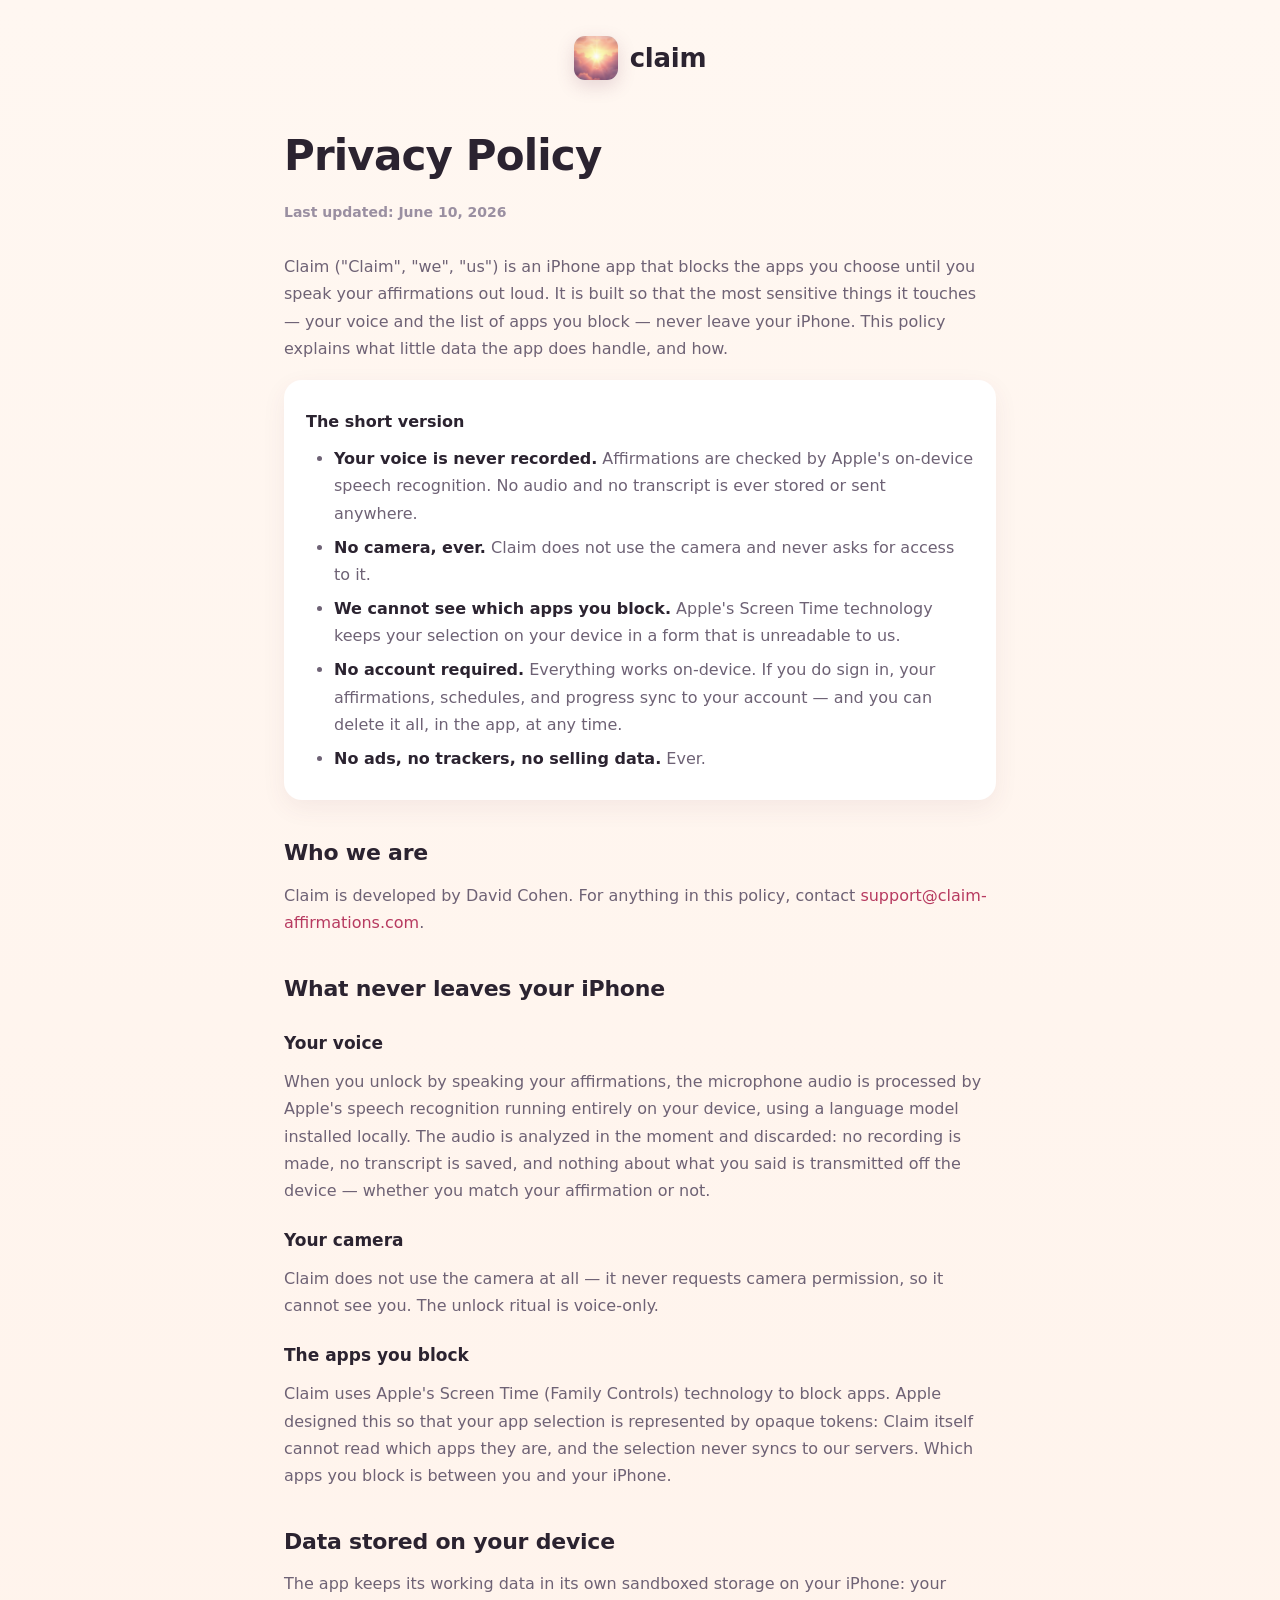
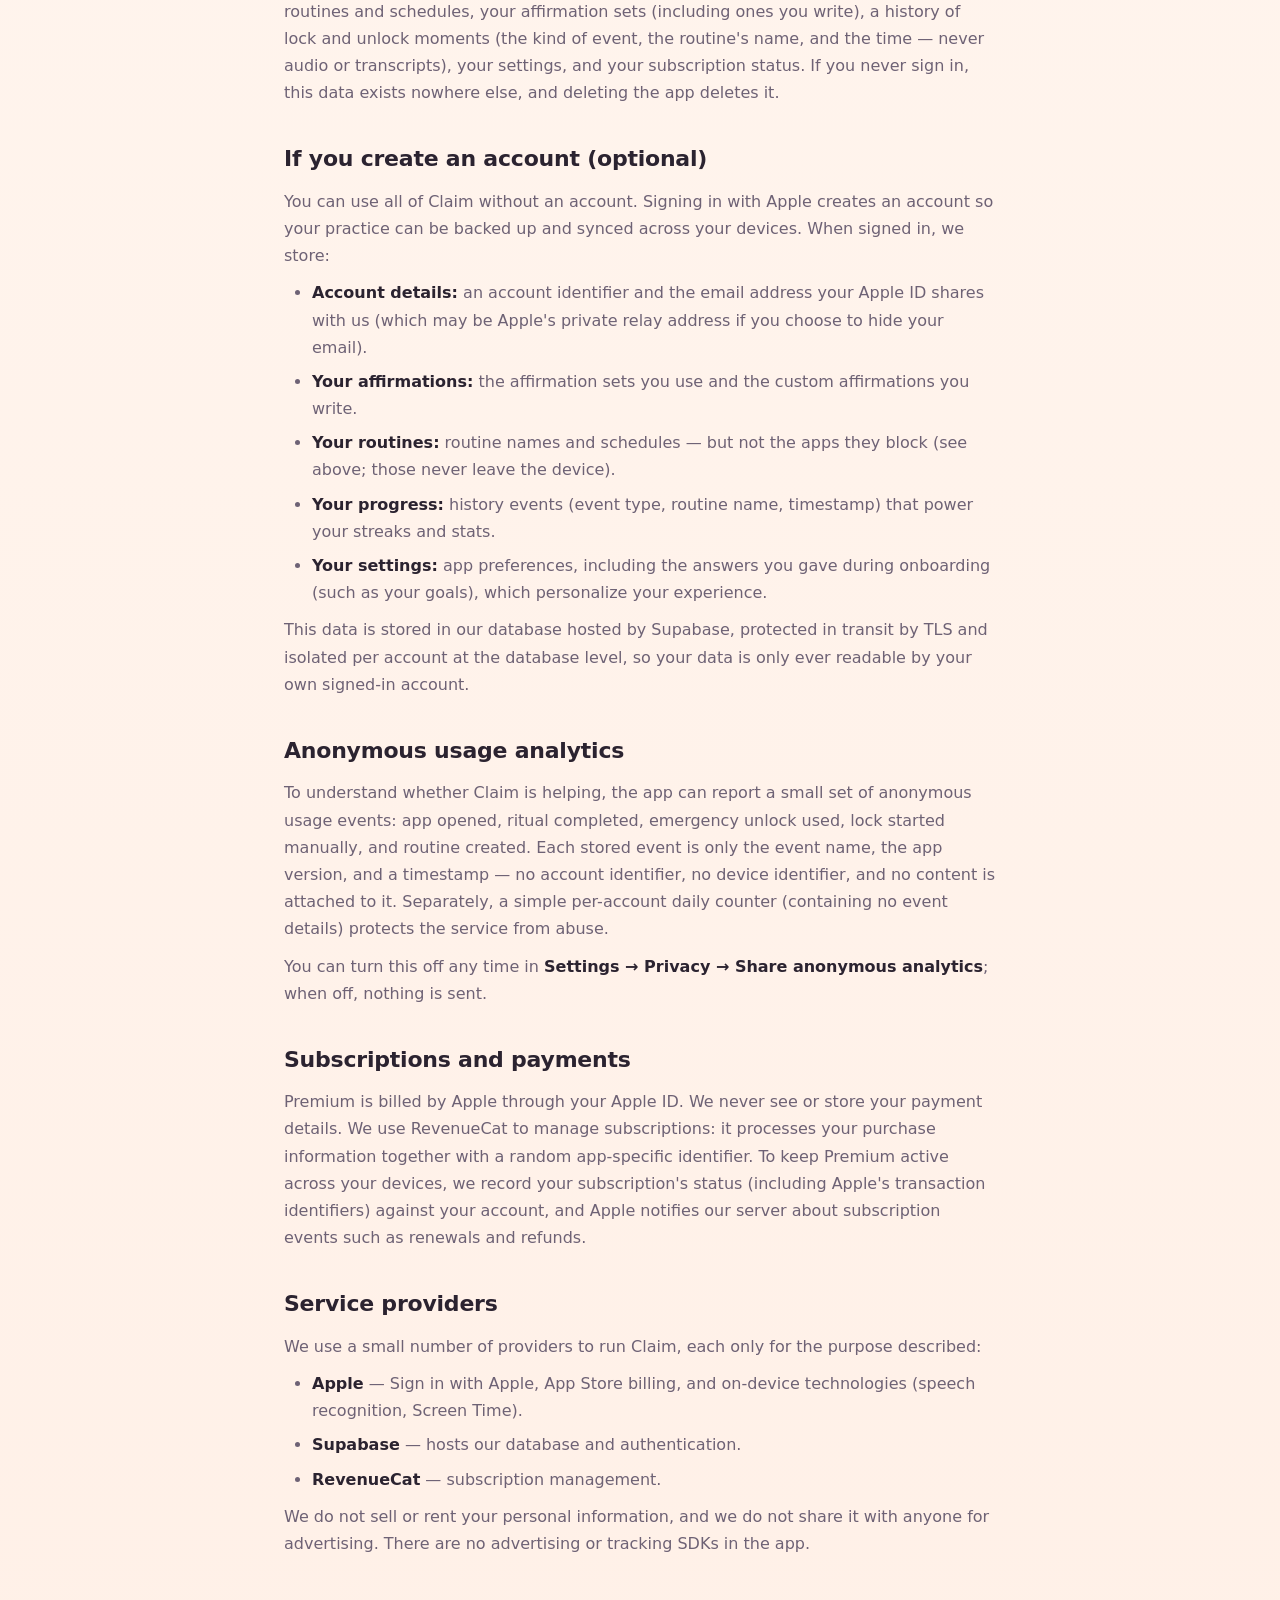
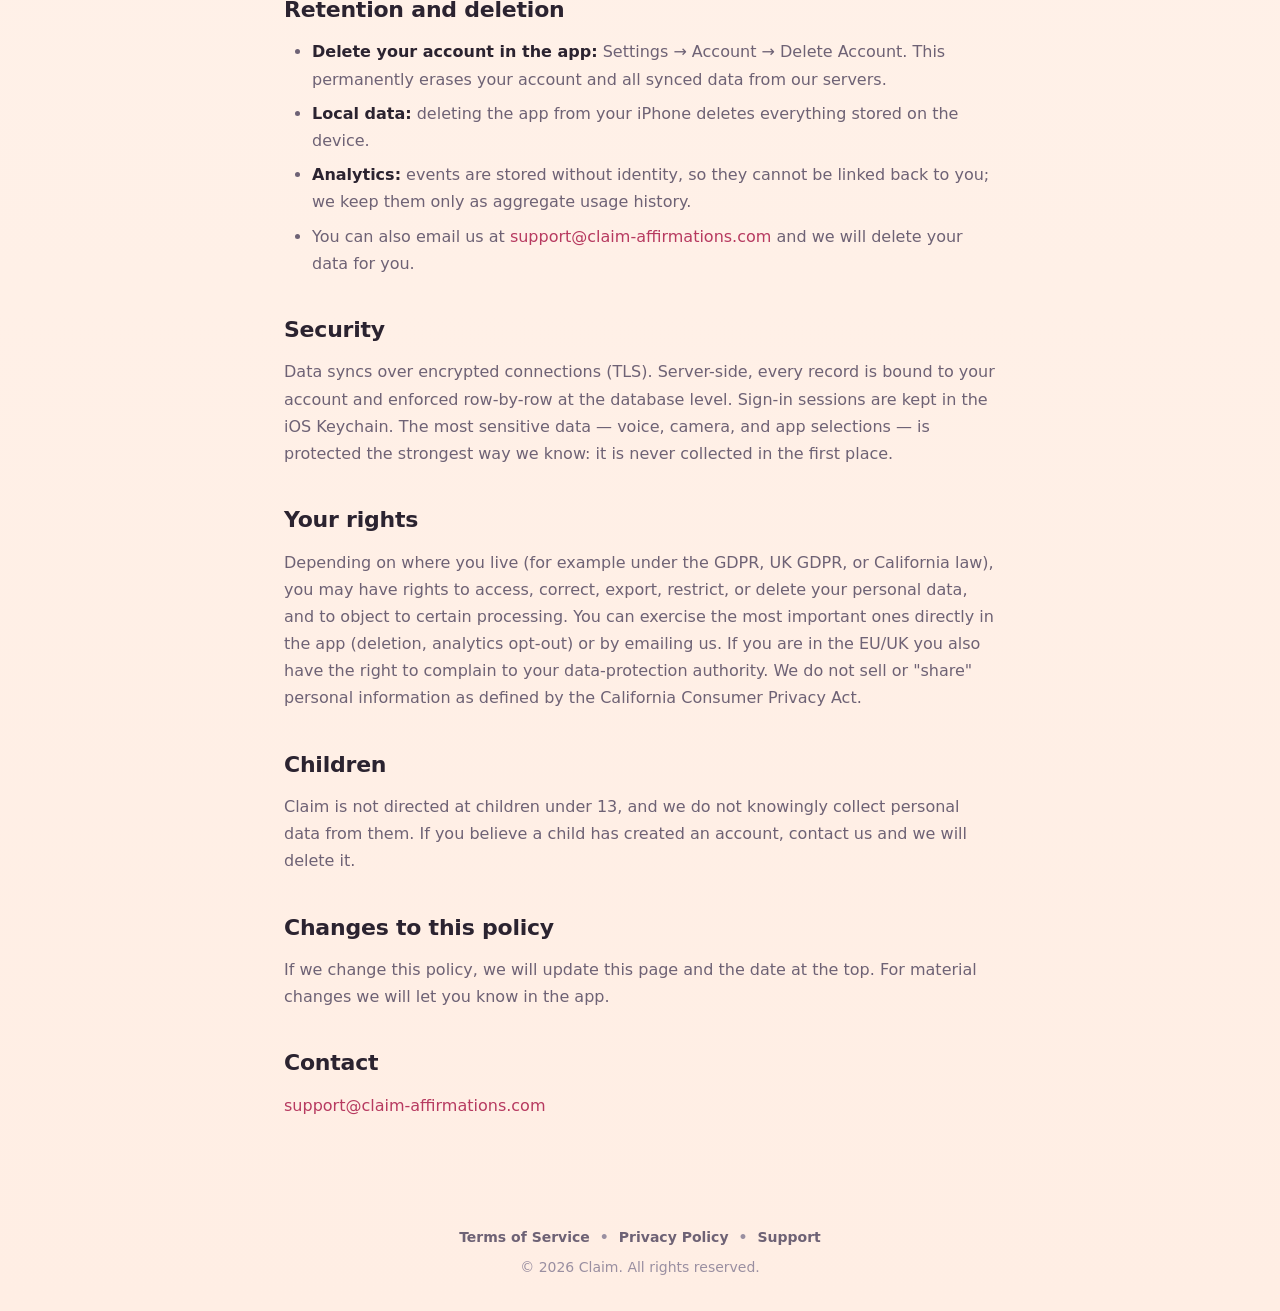
==== privacy/index.html @ 4d6c7819 "Claim website (claim-affirmations.com)" ====
<!doctype html>
<html lang="en">
<head>
  <meta charset="utf-8">
  <meta name="viewport" content="width=device-width, initial-scale=1">
  <title>Privacy Policy — Claim</title>
  <meta name="description" content="How Claim handles your data: what never leaves your iPhone, what syncs if you sign in, and how to delete everything.">
  <link rel="canonical" href="https://claim-affirmations.com/privacy/">
  <link rel="icon" type="image/png" href="/assets/favicon.png">
  <meta name="theme-color" content="#fff7f1">
  <link rel="stylesheet" href="/styles.css">
</head>
<body>
  <header>
    <a href="/" aria-label="Claim home">
      <img src="/assets/icon-192.png" alt="" width="44" height="44">
      <span class="wordmark">claim</span>
    </a>
  </header>

  <main class="doc">
    <h1>Privacy Policy</h1>
    <p class="updated">Last updated: June 10, 2026</p>

    <p>Claim ("Claim", "we", "us") is an iPhone app that blocks the apps you choose until you speak
    your affirmations out loud. It is built so that the most sensitive things it touches — your voice
    and the list of apps you block — never leave your iPhone. This policy explains what little data
    the app does handle, and how.</p>

    <div class="callout">
      <p><strong>The short version</strong></p>
      <ul>
        <li><strong>Your voice is never recorded.</strong> Affirmations are checked by Apple's
        on-device speech recognition. No audio and no transcript is ever stored or sent anywhere.</li>
        <li><strong>No camera, ever.</strong> Claim does not use the camera and never asks for
        access to it.</li>
        <li><strong>We cannot see which apps you block.</strong> Apple's Screen Time technology keeps
        your selection on your device in a form that is unreadable to us.</li>
        <li><strong>No account required.</strong> Everything works on-device. If you do sign in, your
        affirmations, schedules, and progress sync to your account — and you can delete it all, in the
        app, at any time.</li>
        <li><strong>No ads, no trackers, no selling data.</strong> Ever.</li>
      </ul>
    </div>

    <h2>Who we are</h2>
    <p>Claim is developed by David Cohen. For anything in this policy, contact
    <a href="mailto:support@claim-affirmations.com">support@claim-affirmations.com</a>.</p>

    <h2>What never leaves your iPhone</h2>
    <h3>Your voice</h3>
    <p>When you unlock by speaking your affirmations, the microphone audio is processed by Apple's
    speech recognition running entirely on your device, using a language model installed locally.
    The audio is analyzed in the moment and discarded: no recording is made, no transcript is saved,
    and nothing about what you said is transmitted off the device — whether you match your affirmation
    or not.</p>
    <h3>Your camera</h3>
    <p>Claim does not use the camera at all — it never requests camera permission, so it cannot see
    you. The unlock ritual is voice-only.</p>
    <h3>The apps you block</h3>
    <p>Claim uses Apple's Screen Time (Family Controls) technology to block apps. Apple designed this
    so that your app selection is represented by opaque tokens: Claim itself cannot read which apps
    they are, and the selection never syncs to our servers. Which apps you block is between you and
    your iPhone.</p>

    <h2>Data stored on your device</h2>
    <p>The app keeps its working data in its own sandboxed storage on your iPhone: your routines and
    schedules, your affirmation sets (including ones you write), a history of lock and unlock moments
    (the kind of event, the routine's name, and the time — never audio or transcripts), your settings,
    and your subscription status. If you never sign in, this data exists nowhere else, and deleting
    the app deletes it.</p>

    <h2>If you create an account (optional)</h2>
    <p>You can use all of Claim without an account. Signing in with Apple creates an account so your
    practice can be backed up and synced across your devices. When signed in, we store:</p>
    <ul>
      <li><strong>Account details:</strong> an account identifier and the email address your Apple ID
      shares with us (which may be Apple's private relay address if you choose to hide your email).</li>
      <li><strong>Your affirmations:</strong> the affirmation sets you use and the custom affirmations
      you write.</li>
      <li><strong>Your routines:</strong> routine names and schedules — but not the apps they block
      (see above; those never leave the device).</li>
      <li><strong>Your progress:</strong> history events (event type, routine name, timestamp) that
      power your streaks and stats.</li>
      <li><strong>Your settings:</strong> app preferences, including the answers you gave during
      onboarding (such as your goals), which personalize your experience.</li>
    </ul>
    <p>This data is stored in our database hosted by Supabase, protected in transit by TLS and
    isolated per account at the database level, so your data is only ever readable by your own
    signed-in account.</p>

    <h2>Anonymous usage analytics</h2>
    <p>To understand whether Claim is helping, the app can report a small set of anonymous usage
    events: app opened, ritual completed, emergency unlock used, lock started manually, and routine
    created. Each stored event is only the event name, the app version, and a timestamp — no account
    identifier, no device identifier, and no content is attached to it. Separately, a simple
    per-account daily counter (containing no event details) protects the service from abuse.</p>
    <p>You can turn this off any time in <strong>Settings → Privacy → Share anonymous analytics</strong>;
    when off, nothing is sent.</p>

    <h2>Subscriptions and payments</h2>
    <p>Premium is billed by Apple through your Apple ID. We never see or store your payment details.
    We use RevenueCat to manage subscriptions: it processes your purchase information together with a
    random app-specific identifier. To keep Premium active across your devices, we record your
    subscription's status (including Apple's transaction identifiers) against your account, and Apple
    notifies our server about subscription events such as renewals and refunds.</p>

    <h2>Service providers</h2>
    <p>We use a small number of providers to run Claim, each only for the purpose described:</p>
    <ul>
      <li><strong>Apple</strong> — Sign in with Apple, App Store billing, and on-device technologies
      (speech recognition, Screen Time).</li>
      <li><strong>Supabase</strong> — hosts our database and authentication.</li>
      <li><strong>RevenueCat</strong> — subscription management.</li>
    </ul>
    <p>We do not sell or rent your personal information, and we do not share it with anyone for
    advertising. There are no advertising or tracking SDKs in the app.</p>

    <h2>Retention and deletion</h2>
    <ul>
      <li><strong>Delete your account in the app:</strong> Settings → Account → Delete Account. This
      permanently erases your account and all synced data from our servers.</li>
      <li><strong>Local data:</strong> deleting the app from your iPhone deletes everything stored on
      the device.</li>
      <li><strong>Analytics:</strong> events are stored without identity, so they cannot be linked
      back to you; we keep them only as aggregate usage history.</li>
      <li>You can also email us at
      <a href="mailto:support@claim-affirmations.com">support@claim-affirmations.com</a> and we will
      delete your data for you.</li>
    </ul>

    <h2>Security</h2>
    <p>Data syncs over encrypted connections (TLS). Server-side, every record is bound to your account
    and enforced row-by-row at the database level. Sign-in sessions are kept in the iOS Keychain. The
    most sensitive data — voice, camera, and app selections — is protected the strongest way we know:
    it is never collected in the first place.</p>

    <h2>Your rights</h2>
    <p>Depending on where you live (for example under the GDPR, UK GDPR, or California law), you may
    have rights to access, correct, export, restrict, or delete your personal data, and to object to
    certain processing. You can exercise the most important ones directly in the app (deletion,
    analytics opt-out) or by emailing us. If you are in the EU/UK you also have the right to complain
    to your data-protection authority. We do not sell or "share" personal information as defined by
    the California Consumer Privacy Act.</p>

    <h2>Children</h2>
    <p>Claim is not directed at children under 13, and we do not knowingly collect personal data from
    them. If you believe a child has created an account, contact us and we will delete it.</p>

    <h2>Changes to this policy</h2>
    <p>If we change this policy, we will update this page and the date at the top. For material
    changes we will let you know in the app.</p>

    <h2>Contact</h2>
    <p><a href="mailto:support@claim-affirmations.com">support@claim-affirmations.com</a></p>
  </main>

  <footer>
    <nav>
      <a href="/terms/">Terms of Service</a>
      <span class="dot">&bull;</span>
      <a href="/privacy/">Privacy Policy</a>
      <span class="dot">&bull;</span>
      <a href="/support/">Support</a>
    </nav>
    <p>&copy; 2026 Claim. All rights reserved.</p>
  </footer>
</body>
</html>
---- styles.css ----
/* Claim — claim-affirmations.com
   Warm, soft, rounded: matches the app's cream/rose look. No frameworks, no build step. */

:root {
  --bg: #fff7f1;
  --bg-deep: #ffeee4;
  --ink: #2b2330;
  --ink-soft: #6e6275;
  --ink-faint: #9a8fa1;
  --rose: #d94f77;
  --rose-deep: #b73a60;
  --card: #ffffff;
  --radius: 24px;
  --shadow: 0 18px 50px rgba(120, 60, 90, 0.14);
}

* { margin: 0; padding: 0; box-sizing: border-box; }

html { scroll-behavior: smooth; }

body {
  font-family: ui-rounded, "SF Pro Rounded", -apple-system, BlinkMacSystemFont, "Segoe UI", system-ui, sans-serif;
  background: linear-gradient(180deg, var(--bg) 0%, var(--bg-deep) 100%);
  color: var(--ink);
  min-height: 100vh;
  display: flex;
  flex-direction: column;
  -webkit-font-smoothing: antialiased;
}

a { color: var(--rose-deep); text-decoration: none; }
a:hover { text-decoration: underline; }

/* Header */
header {
  display: flex;
  align-items: center;
  justify-content: center;
  gap: 12px;
  padding: 36px 24px 0;
}
header img {
  width: 44px;
  height: 44px;
  border-radius: 11px;
  box-shadow: 0 6px 18px rgba(120, 60, 90, 0.18);
}
header .wordmark {
  font-size: 26px;
  font-weight: 800;
  letter-spacing: -0.01em;
  color: var(--ink);
}
header a { text-decoration: none; display: flex; align-items: center; gap: 12px; }
header a:hover { text-decoration: none; }

/* Hero */
main { flex: 1; }

.hero {
  max-width: 760px;
  margin: 0 auto;
  padding: 56px 24px 24px;
  text-align: center;
}
.hero h1 {
  font-size: clamp(40px, 8vw, 64px);
  font-weight: 900;
  line-height: 1.05;
  letter-spacing: -0.02em;
  text-wrap: balance;
}
.hero h1 .accent { color: var(--rose); }
.hero .solution {
  margin-top: 22px;
  font-size: clamp(18px, 3.4vw, 23px);
  font-weight: 600;
  color: var(--ink-soft);
  line-height: 1.45;
  text-wrap: balance;
}

/* CTA */
.cta {
  display: inline-flex;
  align-items: center;
  gap: 10px;
  margin-top: 32px;
  padding: 16px 30px;
  background: var(--ink);
  color: #fff;
  border-radius: 999px;
  font-size: 17px;
  font-weight: 700;
  box-shadow: var(--shadow);
  transition: transform 0.15s ease;
}
.cta:hover { transform: scale(1.03); text-decoration: none; }
.cta .apple-glyph { font-size: 20px; line-height: 1; }
.cta-note {
  display: block;
  margin-top: 12px;
  font-size: 13px;
  font-weight: 600;
  color: var(--ink-faint);
}

/* Demo video */
.demo {
  display: flex;
  justify-content: center;
  padding: 36px 24px 8px;
}
.demo video {
  width: min(320px, 78vw);
  border-radius: 38px;
  border: 6px solid var(--ink);
  box-shadow: var(--shadow);
  display: block;
}

/* Steps */
.steps {
  max-width: 880px;
  margin: 0 auto;
  padding: 48px 24px 24px;
  display: grid;
  grid-template-columns: repeat(3, 1fr);
  gap: 18px;
}
.step {
  background: var(--card);
  border-radius: var(--radius);
  padding: 26px 22px;
  text-align: center;
  box-shadow: 0 10px 30px rgba(120, 60, 90, 0.08);
}
.step .num {
  display: inline-grid;
  place-items: center;
  width: 34px;
  height: 34px;
  border-radius: 50%;
  background: var(--rose);
  color: #fff;
  font-weight: 800;
  font-size: 16px;
  margin-bottom: 12px;
}
.step p { font-size: 15.5px; font-weight: 600; color: var(--ink-soft); line-height: 1.45; }
@media (max-width: 640px) {
  .steps { grid-template-columns: 1fr; max-width: 420px; }
}

/* Footer */
footer {
  text-align: center;
  padding: 44px 24px 36px;
  font-size: 14px;
  color: var(--ink-faint);
}
footer nav {
  display: flex;
  flex-wrap: wrap;
  justify-content: center;
  gap: 8px 10px;
  margin-bottom: 14px;
  font-weight: 600;
}
footer nav a { color: var(--ink-soft); }
footer nav .dot { color: var(--ink-faint); user-select: none; }

/* Legal / document pages */
.doc {
  max-width: 760px;
  margin: 0 auto;
  padding: 40px 24px 56px;
  line-height: 1.7;
}
.doc h1 {
  font-size: clamp(30px, 6vw, 42px);
  font-weight: 900;
  letter-spacing: -0.02em;
  margin-bottom: 6px;
}
.doc .updated { color: var(--ink-faint); font-weight: 600; font-size: 14px; margin-bottom: 28px; }
.doc h2 { font-size: 22px; font-weight: 800; margin: 34px 0 10px; letter-spacing: -0.01em; }
.doc h3 { font-size: 17px; font-weight: 700; margin: 22px 0 8px; }
.doc p { margin: 10px 0; color: var(--ink-soft); }
.doc li { margin: 7px 0 7px 4px; color: var(--ink-soft); }
.doc ul, .doc ol { padding-left: 24px; margin: 10px 0; }
.doc strong { color: var(--ink); }
.doc .callout {
  background: var(--card);
  border-radius: 18px;
  padding: 18px 22px;
  margin: 18px 0;
  box-shadow: 0 8px 24px rgba(120, 60, 90, 0.07);
}
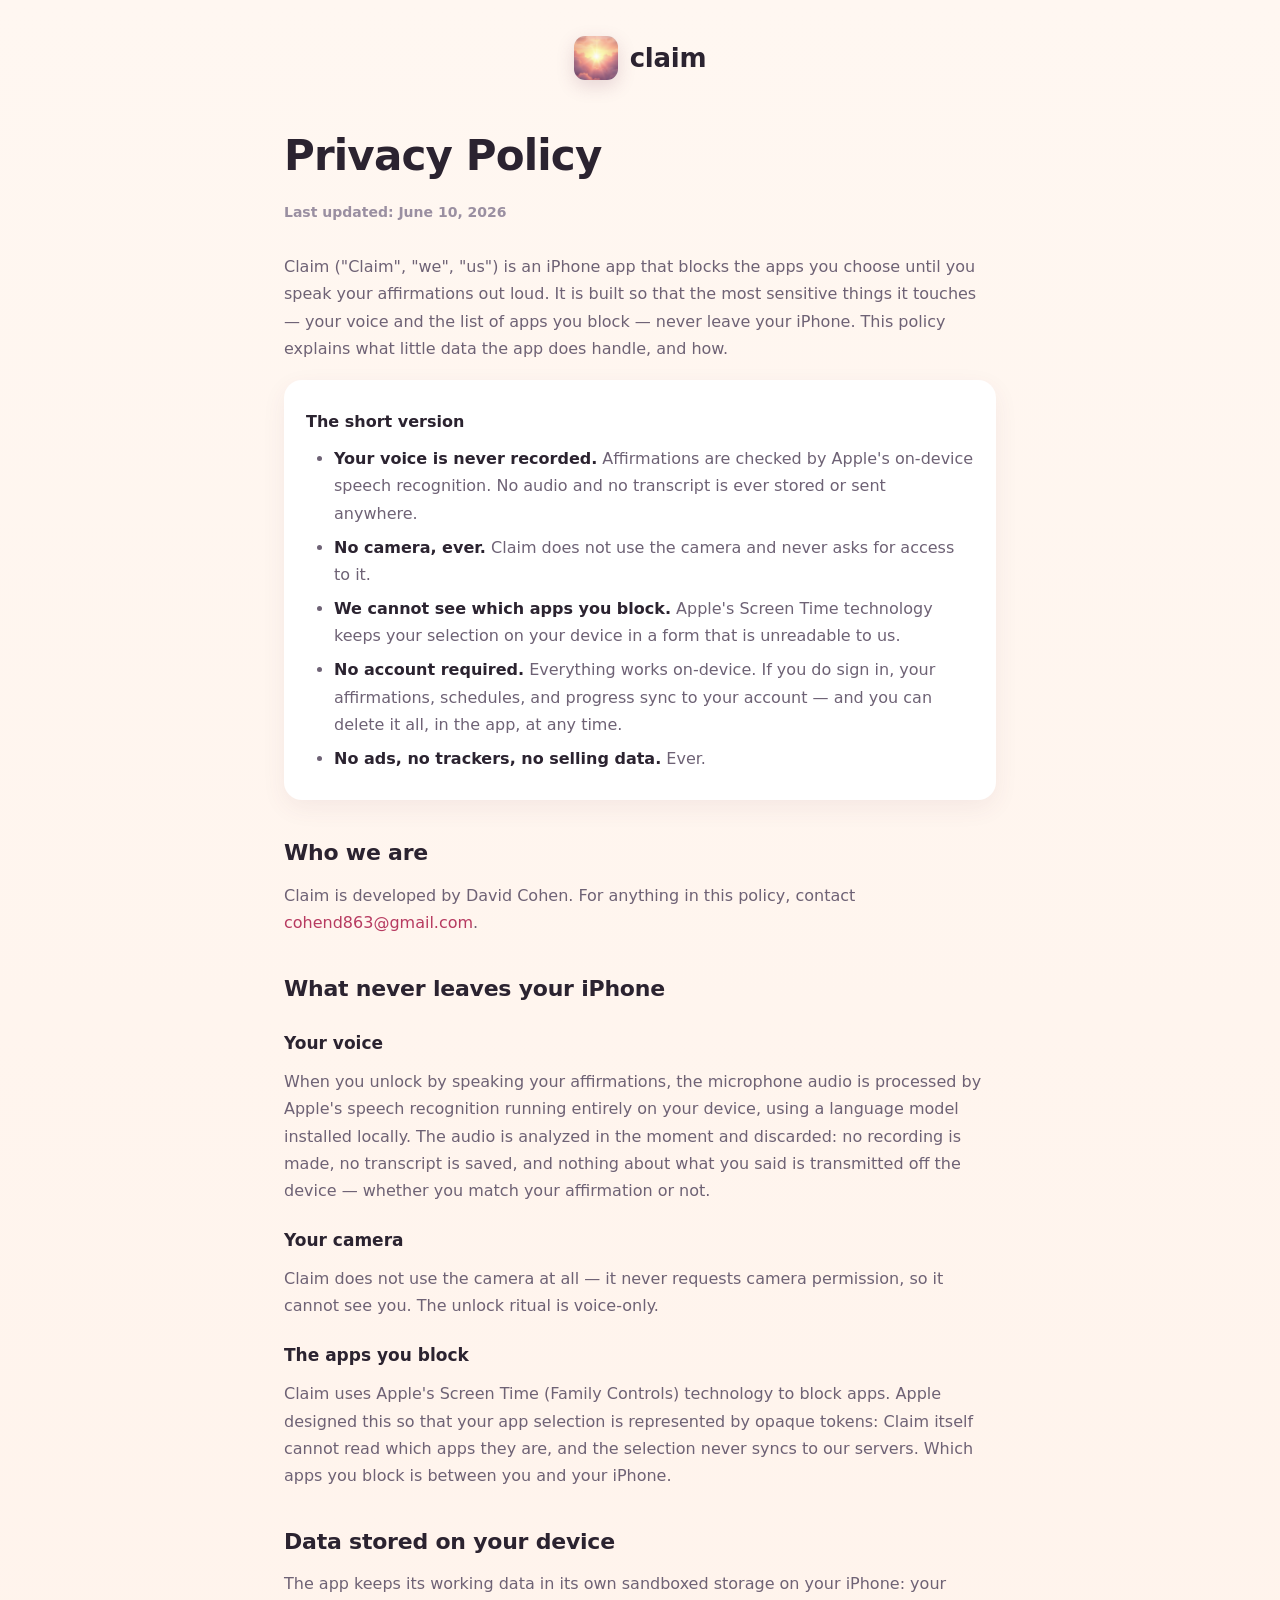
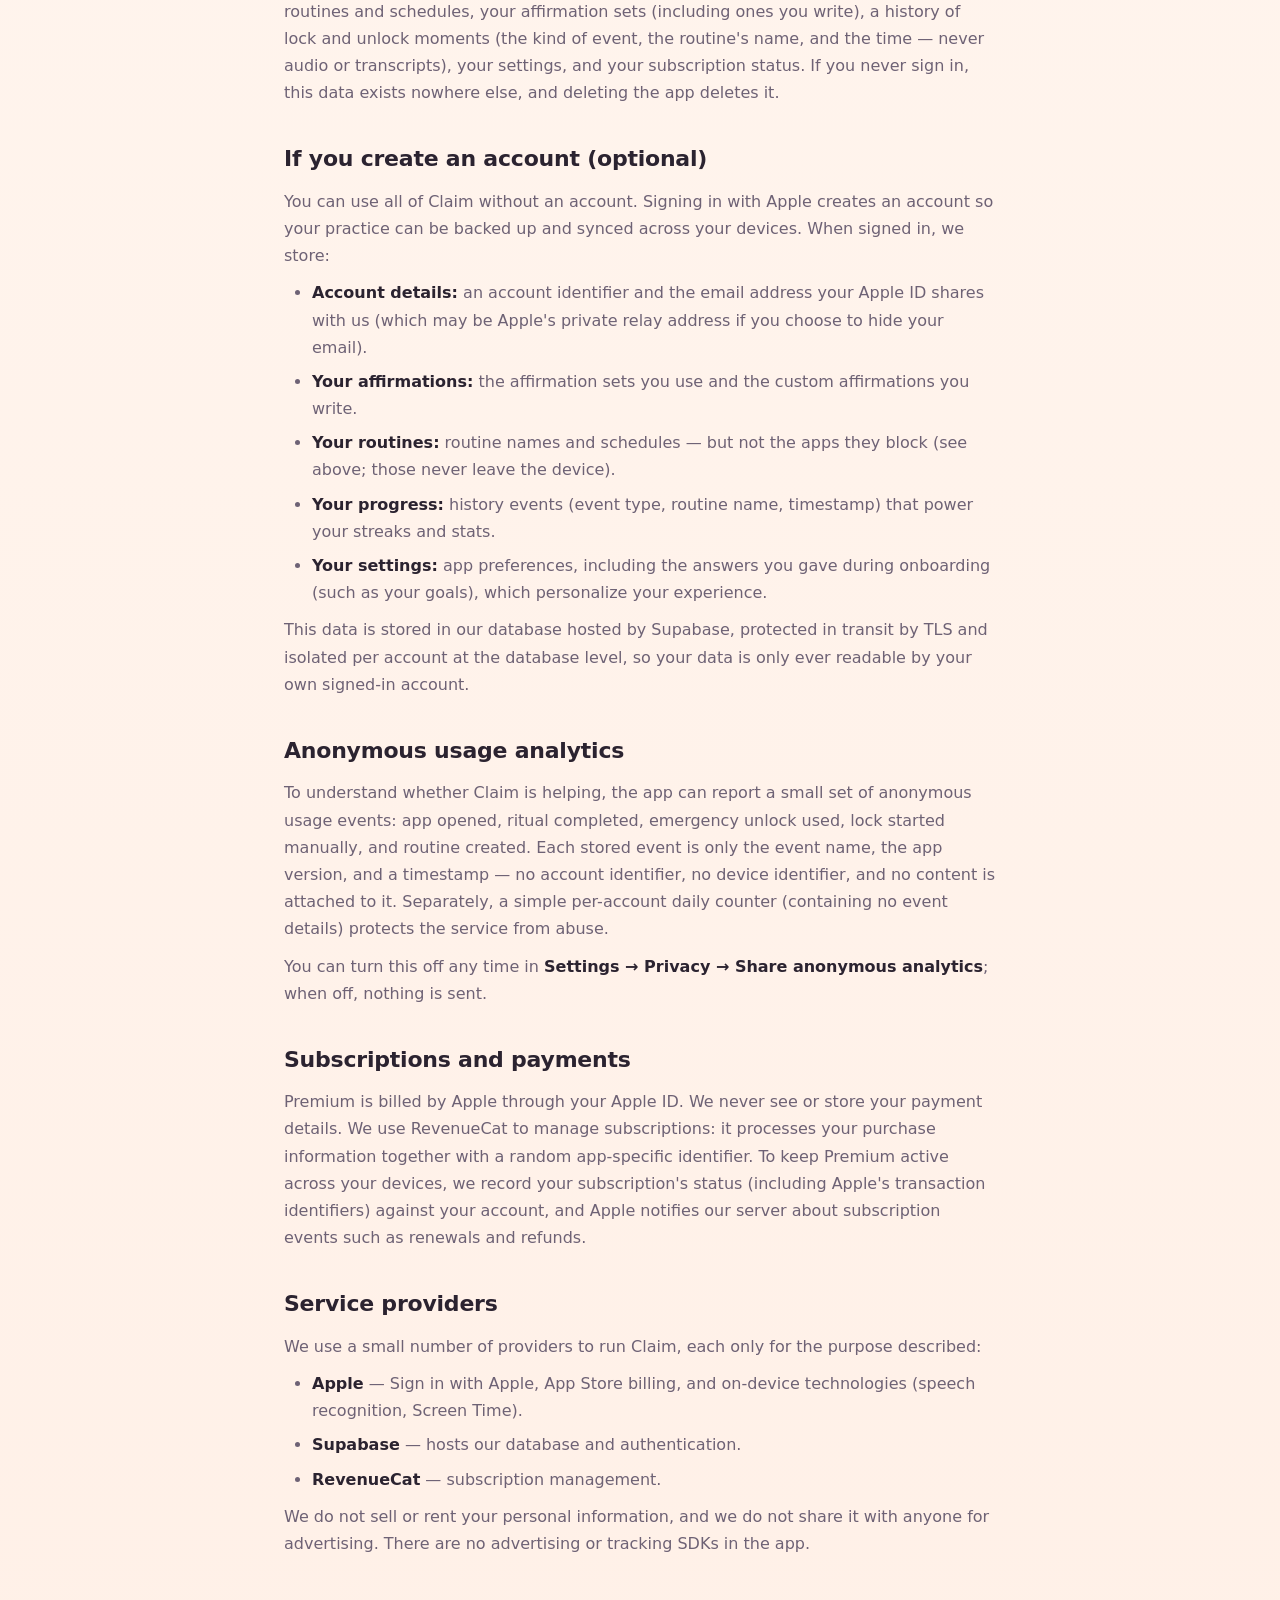
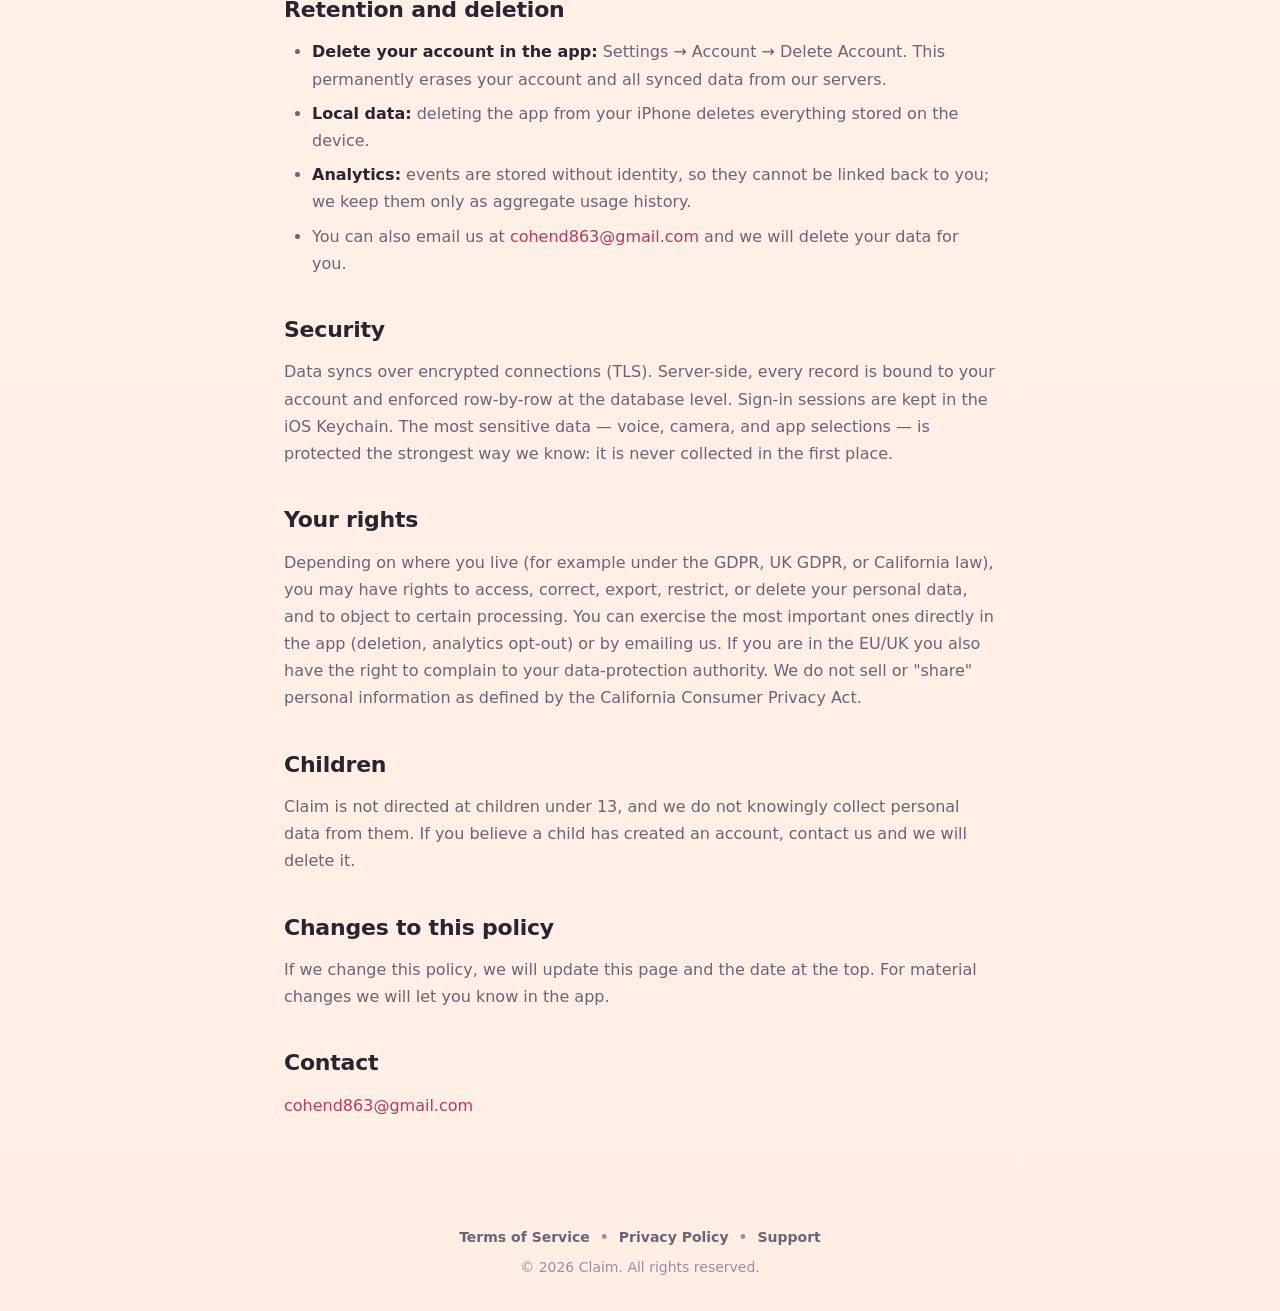
==== commit a69f513d: "Contact address: cohend863@gmail.com" ====
--- a/privacy/index.html
+++ b/privacy/index.html
@@ -45,7 +45,7 @@
 
     <h2>Who we are</h2>
     <p>Claim is developed by David Cohen. For anything in this policy, contact
-    <a href="mailto:support@claim-affirmations.com">support@claim-affirmations.com</a>.</p>
+    <a href="mailto:cohend863@gmail.com">cohend863@gmail.com</a>.</p>
 
     <h2>What never leaves your iPhone</h2>
     <h3>Your voice</h3>
@@ -125,7 +125,7 @@
       <li><strong>Analytics:</strong> events are stored without identity, so they cannot be linked
       back to you; we keep them only as aggregate usage history.</li>
       <li>You can also email us at
-      <a href="mailto:support@claim-affirmations.com">support@claim-affirmations.com</a> and we will
+      <a href="mailto:cohend863@gmail.com">cohend863@gmail.com</a> and we will
       delete your data for you.</li>
     </ul>
 
@@ -152,7 +152,7 @@
     changes we will let you know in the app.</p>
 
     <h2>Contact</h2>
-    <p><a href="mailto:support@claim-affirmations.com">support@claim-affirmations.com</a></p>
+    <p><a href="mailto:cohend863@gmail.com">cohend863@gmail.com</a></p>
   </main>
 
   <footer>
